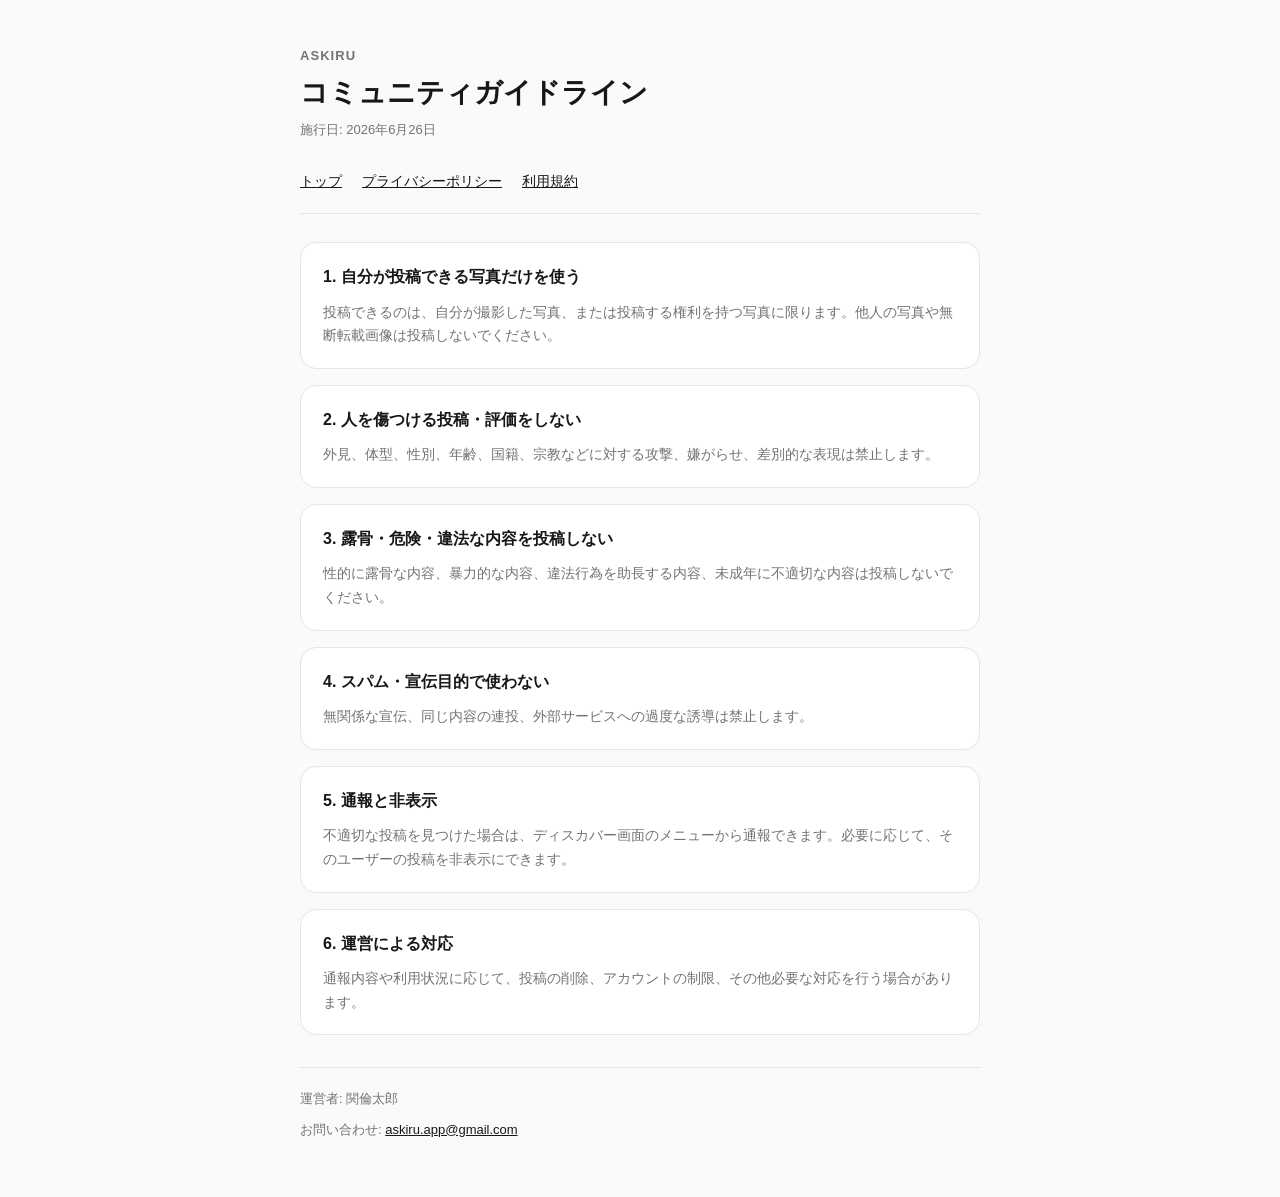
==== community.html @ 8a8afa1e "Initial public legal pages for Askiru. Host privacy policy, terms, and community guidelines for App " ====
<!doctype html>
<html lang="ja">
  <head>
    <meta charset="utf-8" />
    <meta name="viewport" content="width=device-width, initial-scale=1" />
    <title>コミュニティガイドライン | Askiru</title>
    <link rel="stylesheet" href="./styles.css" />
  </head>
  <body>
    <main class="wrap">
      <header>
        <p class="brand">Askiru</p>
        <h1>コミュニティガイドライン</h1>
        <p class="meta">施行日: 2026年6月26日</p>
      </header>

      <nav aria-label="関連ページ">
        <a href="./index.html">トップ</a>
        <a href="./privacy.html">プライバシーポリシー</a>
        <a href="./terms.html">利用規約</a>
      </nav>

      <section class="card">
        <h2>1. 自分が投稿できる写真だけを使う</h2>
        <p>
          投稿できるのは、自分が撮影した写真、または投稿する権利を持つ写真に限ります。他人の写真や無断転載画像は投稿しないでください。
        </p>
      </section>

      <section class="card">
        <h2>2. 人を傷つける投稿・評価をしない</h2>
        <p>
          外見、体型、性別、年齢、国籍、宗教などに対する攻撃、嫌がらせ、差別的な表現は禁止します。
        </p>
      </section>

      <section class="card">
        <h2>3. 露骨・危険・違法な内容を投稿しない</h2>
        <p>
          性的に露骨な内容、暴力的な内容、違法行為を助長する内容、未成年に不適切な内容は投稿しないでください。
        </p>
      </section>

      <section class="card">
        <h2>4. スパム・宣伝目的で使わない</h2>
        <p>
          無関係な宣伝、同じ内容の連投、外部サービスへの過度な誘導は禁止します。
        </p>
      </section>

      <section class="card">
        <h2>5. 通報と非表示</h2>
        <p>
          不適切な投稿を見つけた場合は、ディスカバー画面のメニューから通報できます。必要に応じて、そのユーザーの投稿を非表示にできます。
        </p>
      </section>

      <section class="card">
        <h2>6. 運営による対応</h2>
        <p>
          通報内容や利用状況に応じて、投稿の削除、アカウントの制限、その他必要な対応を行う場合があります。
        </p>
      </section>

      <footer>
        <p>運営者: 関倫太郎</p>
        <p>
          お問い合わせ:
          <a href="mailto:askiru.app@gmail.com">askiru.app@gmail.com</a>
        </p>
      </footer>
    </main>
  </body>
</html>
---- styles.css ----
:root {
  color-scheme: light;
  --bg: #fafafa;
  --card: #ffffff;
  --text: #171717;
  --muted: #737373;
  --border: #e5e5e5;
  --accent: #171717;
}

* {
  box-sizing: border-box;
}

body {
  margin: 0;
  font-family: -apple-system, BlinkMacSystemFont, 'Segoe UI', Roboto, 'Hiragino Sans',
    'Noto Sans JP', sans-serif;
  background: var(--bg);
  color: var(--text);
  line-height: 1.7;
}

a {
  color: var(--accent);
}

.wrap {
  max-width: 720px;
  margin: 0 auto;
  padding: 32px 20px 48px;
}

header {
  margin-bottom: 28px;
}

.brand {
  font-size: 13px;
  font-weight: 700;
  letter-spacing: 0.08em;
  text-transform: uppercase;
  color: var(--muted);
  margin-bottom: 8px;
}

h1 {
  margin: 0 0 8px;
  font-size: 28px;
  line-height: 1.3;
}

.meta {
  margin: 0;
  font-size: 13px;
  color: var(--muted);
}

nav {
  display: flex;
  flex-wrap: wrap;
  gap: 12px 20px;
  margin: 20px 0 28px;
  padding-bottom: 20px;
  border-bottom: 1px solid var(--border);
  font-size: 14px;
}

.card {
  background: var(--card);
  border: 1px solid var(--border);
  border-radius: 16px;
  padding: 20px 22px;
  margin-bottom: 16px;
}

.card h2 {
  margin: 0 0 10px;
  font-size: 16px;
}

.card p {
  margin: 0;
  font-size: 14px;
  color: var(--muted);
}

footer {
  margin-top: 32px;
  padding-top: 20px;
  border-top: 1px solid var(--border);
  font-size: 13px;
  color: var(--muted);
}

footer p {
  margin: 0 0 8px;
}

.link-list {
  list-style: none;
  padding: 0;
  margin: 0;
}

.link-list li {
  margin-bottom: 12px;
}

.link-list a {
  font-weight: 600;
  text-decoration: none;
}

.link-list a:hover {
  text-decoration: underline;
}
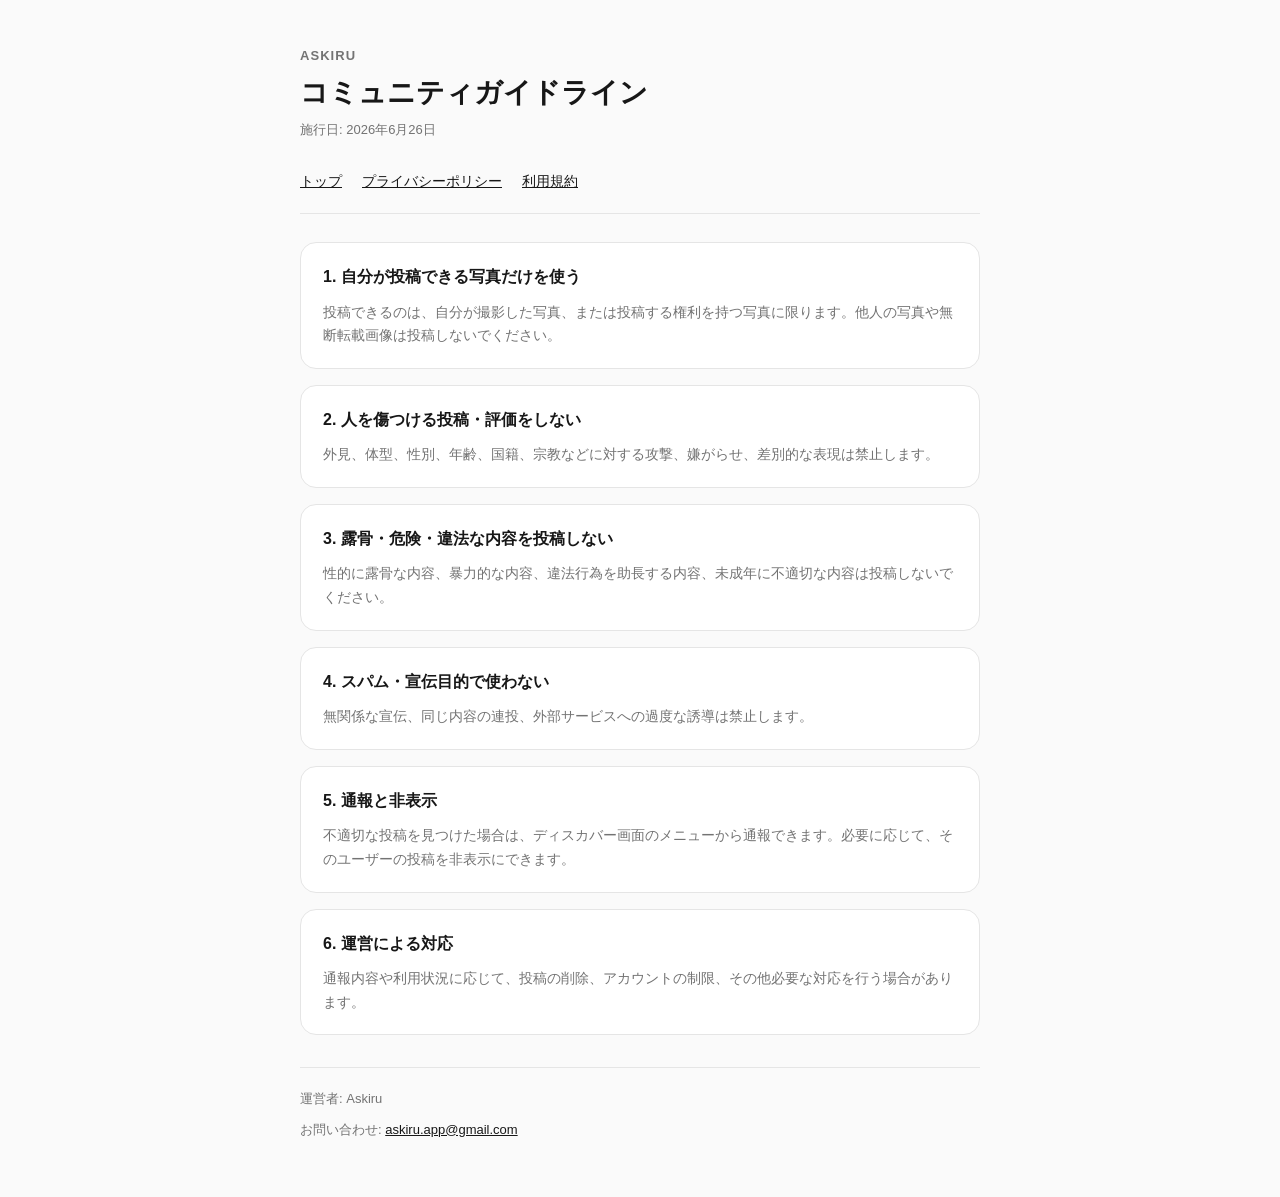
==== commit 97422403: "Publish operator name as Askiru on legal pages. Co-authored-by: Cursor <cursoragent@cursor.com>" ====
--- a/community.html
+++ b/community.html
@@ -63,7 +63,7 @@
       </section>
 
       <footer>
-        <p>運営者: 関倫太郎</p>
+        <p>運営者: Askiru</p>
         <p>
           お問い合わせ:
           <a href="mailto:askiru.app@gmail.com">askiru.app@gmail.com</a>
